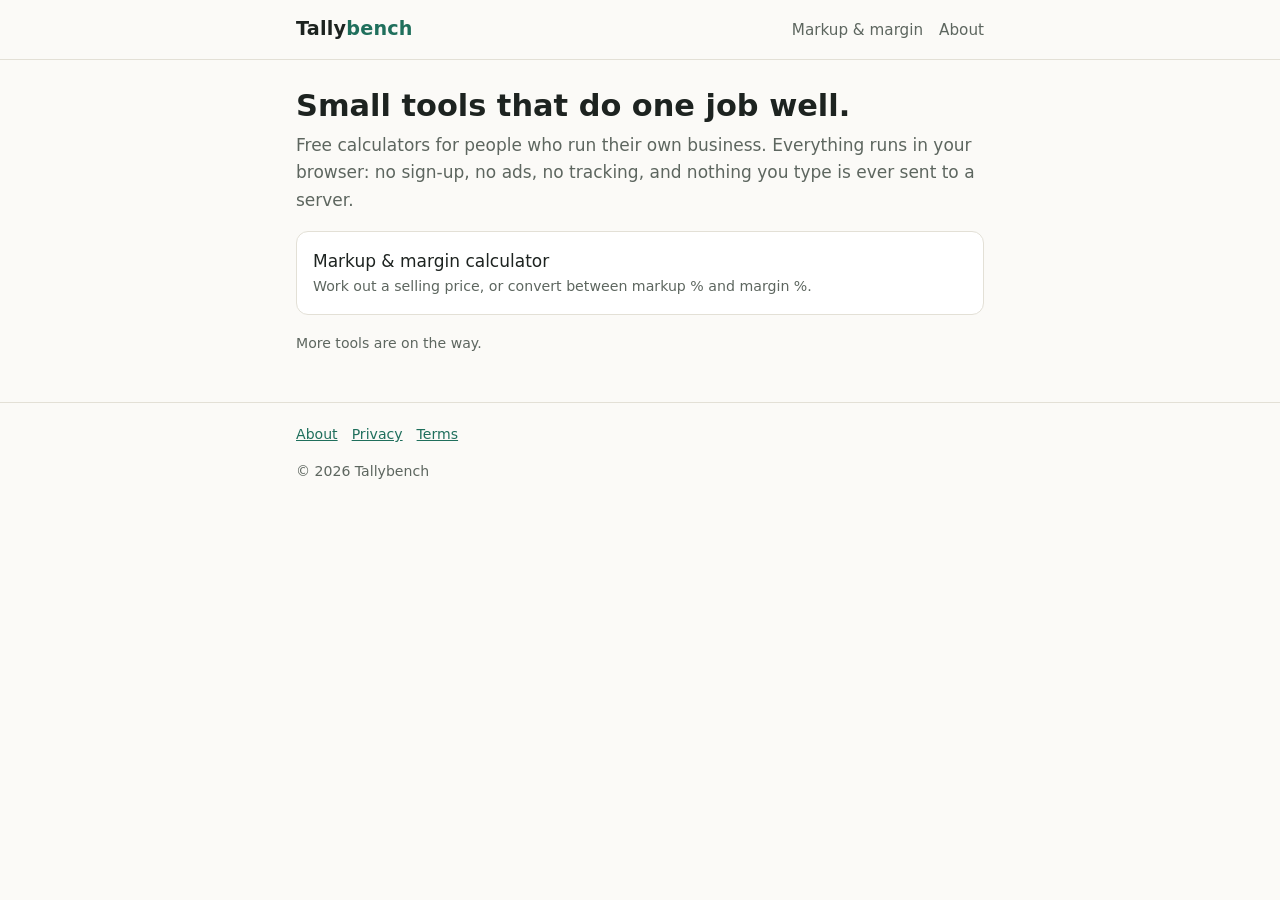
==== index.html @ c627c4ef "Add Tallybench site: markup/margin calculator, legal pages, licence Co-Authored-By: Claude Sonnet 5." ====
<!doctype html>
<html lang="en">
<head>
<meta charset="utf-8">
<meta name="viewport" content="width=device-width,initial-scale=1">
<title>Tallybench – free, private calculators for small business</title>
<meta name="description" content="Small, fast calculators for people who run their own business. Everything runs in your browser. No sign-up, no tracking, nothing is sent anywhere.">
<link rel="canonical" href="https://tallybench.github.io/">
<link rel="stylesheet" href="style.css">
</head>
<body>
<header class="site"><div class="wrap">
<a class="brand" href="./">Tally<span>bench</span></a>
<nav><a href="markup-margin-calculator.html">Markup &amp; margin</a><a href="about.html">About</a></nav>
</div></header>
<main class="wrap">
<h1>Small tools that do one job well.</h1>
<p class="lead">Free calculators for people who run their own business. Everything runs in your browser: no sign-up, no ads, no tracking, and nothing you type is ever sent to a server.</p>
<ul class="tools">
<li><a href="markup-margin-calculator.html">Markup &amp; margin calculator<small>Work out a selling price, or convert between markup % and margin %.</small></a></li>
</ul>
<p class="note">More tools are on the way.</p>
</main>
<footer><div class="wrap"><a href="about.html">About</a><a href="privacy.html">Privacy</a><a href="terms.html">Terms</a><p>© 2026 Tallybench</p></div></footer>
</body>
</html>
---- style.css ----
:root{--bg:#fbfaf7;--fg:#1d2320;--muted:#5d665f;--card:#fff;--line:#e3e0d6;--accent:#1f6f5c;--accent-fg:#fff;--warn:#8a4b12}
@media (prefers-color-scheme:dark){:root{--bg:#141815;--fg:#e8ece8;--muted:#9aa59d;--card:#1c211d;--line:#2d352f;--accent:#4fb89d;--accent-fg:#0d1210;--warn:#e0a35f}}
*{box-sizing:border-box}
[hidden]{display:none!important}
body{margin:0;background:var(--bg);color:var(--fg);font:17px/1.6 system-ui,-apple-system,"Segoe UI",Roboto,sans-serif}
a{color:var(--accent)}
.wrap{max-width:720px;margin:0 auto;padding:0 16px}
header.site{border-bottom:1px solid var(--line);padding:14px 0}
header.site .wrap{display:flex;justify-content:space-between;align-items:baseline;gap:12px;flex-wrap:wrap}
.brand{font-weight:700;font-size:1.2rem;text-decoration:none;color:var(--fg);letter-spacing:.2px}
.brand span{color:var(--accent)}
nav a{margin-left:16px;font-size:.95rem;color:var(--muted);text-decoration:none}
nav a:hover{color:var(--accent)}
h1{font-size:1.9rem;line-height:1.2;margin:28px 0 8px}
h2{font-size:1.3rem;margin:32px 0 8px}
p.lead{color:var(--muted);margin-top:0}
.card{background:var(--card);border:1px solid var(--line);border-radius:12px;padding:20px;margin:20px 0}
label{display:block;font-weight:600;margin:12px 0 4px;font-size:.95rem}
input,select{width:100%;padding:10px 12px;font-size:1rem;border:1px solid var(--line);border-radius:8px;background:var(--bg);color:var(--fg)}
input:focus,select:focus{outline:2px solid var(--accent);outline-offset:1px}
.row{display:grid;grid-template-columns:1fr 1fr;gap:12px}
@media(max-width:520px){.row{grid-template-columns:1fr}}
button{background:var(--accent);color:var(--accent-fg);border:0;border-radius:8px;padding:10px 18px;font-size:1rem;font-weight:600;cursor:pointer;margin-top:16px}
button.secondary{background:transparent;color:var(--accent);border:1px solid var(--accent);margin-left:8px}
.results{display:grid;grid-template-columns:repeat(auto-fit,minmax(150px,1fr));gap:12px;margin-top:20px}
.stat{border:1px solid var(--line);border-radius:10px;padding:12px}
.stat .k{font-size:.8rem;color:var(--muted);text-transform:uppercase;letter-spacing:.5px}
.stat .v{font-size:1.5rem;font-weight:700}
.err{color:var(--warn);min-height:1.4em;margin-top:12px;font-size:.95rem}
table{border-collapse:collapse;width:100%;font-size:.95rem}
th,td{border-bottom:1px solid var(--line);padding:8px;text-align:right}
th:first-child,td:first-child{text-align:left}
.note{font-size:.88rem;color:var(--muted)}
ul.tools{list-style:none;padding:0}
ul.tools li{margin:12px 0}
ul.tools a{display:block;padding:16px;border:1px solid var(--line);border-radius:12px;background:var(--card);text-decoration:none;color:var(--fg)}
ul.tools a:hover{border-color:var(--accent)}
ul.tools small{display:block;color:var(--muted)}
footer{border-top:1px solid var(--line);margin-top:48px;padding:20px 0 40px;font-size:.88rem;color:var(--muted)}
footer a{margin-right:14px}
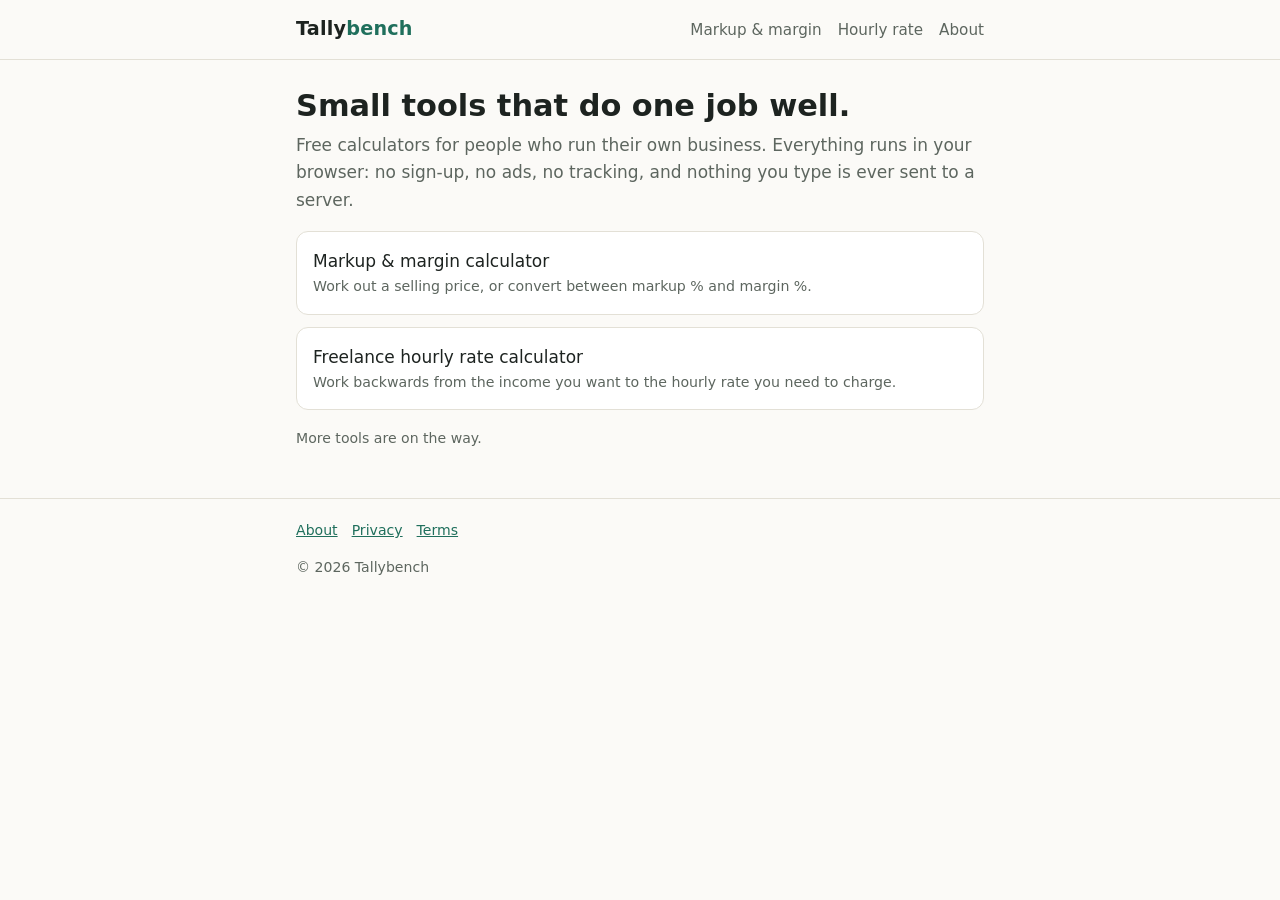
==== commit 62f16656: "Add freelance hourly rate calculator and navigation Co-Authored-By: Claude Sonnet 5.5 <noreply@anthr" ====
--- a/index.html
+++ b/index.html
@@ -11,13 +11,14 @@
 <body>
 <header class="site"><div class="wrap">
 <a class="brand" href="./">Tally<span>bench</span></a>
-<nav><a href="markup-margin-calculator.html">Markup &amp; margin</a><a href="about.html">About</a></nav>
+<nav><a href="markup-margin-calculator.html">Markup &amp; margin</a><a href="hourly-rate-calculator.html">Hourly rate</a><a href="about.html">About</a></nav>
 </div></header>
 <main class="wrap">
 <h1>Small tools that do one job well.</h1>
 <p class="lead">Free calculators for people who run their own business. Everything runs in your browser: no sign-up, no ads, no tracking, and nothing you type is ever sent to a server.</p>
 <ul class="tools">
 <li><a href="markup-margin-calculator.html">Markup &amp; margin calculator<small>Work out a selling price, or convert between markup % and margin %.</small></a></li>
+<li><a href="hourly-rate-calculator.html">Freelance hourly rate calculator<small>Work backwards from the income you want to the hourly rate you need to charge.</small></a></li>
 </ul>
 <p class="note">More tools are on the way.</p>
 </main>
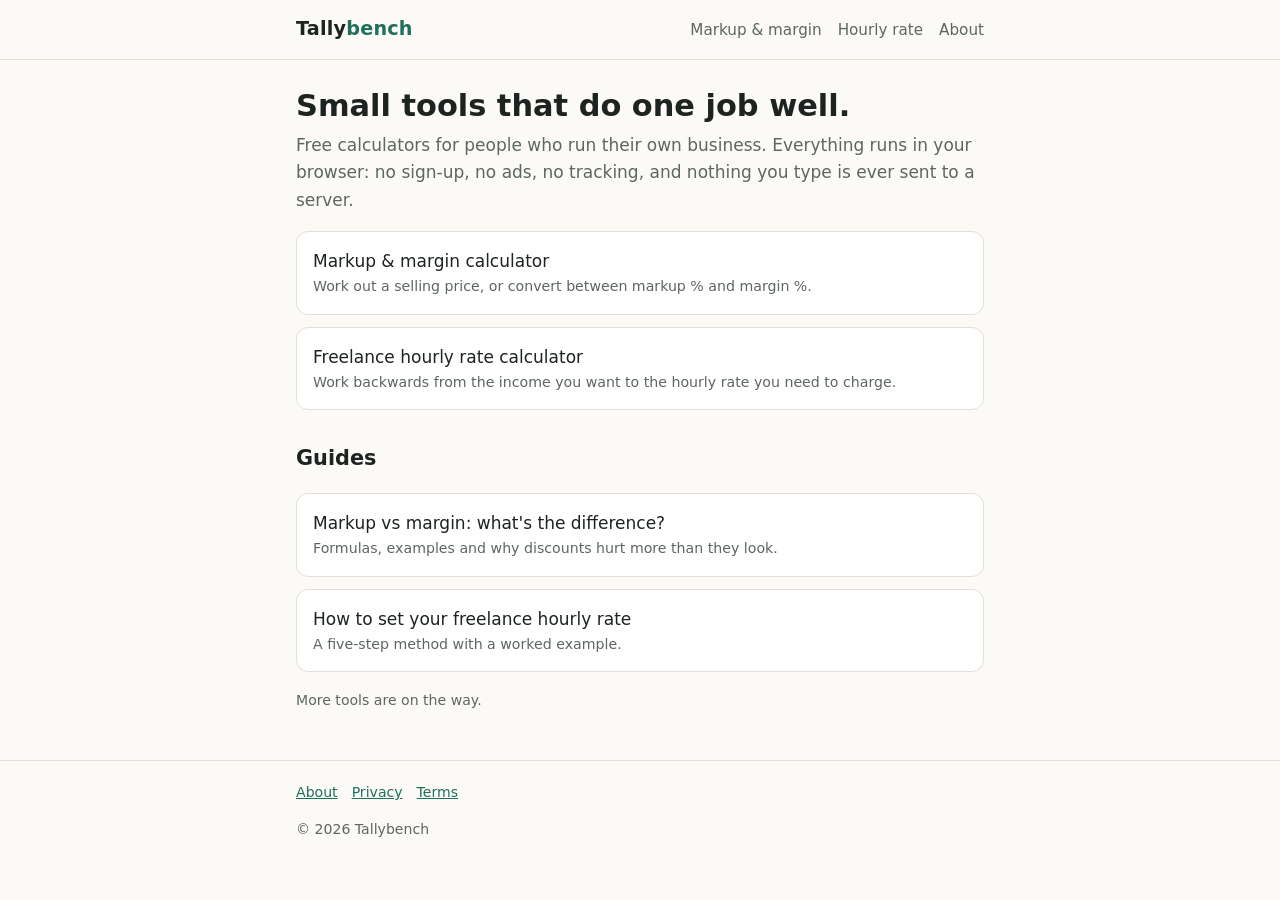
==== commit 397d6696: "Add two explainer guides, link them from home and tool pages Co-Authored-By: Claude Sonnet 5.5 <nore" ====
--- a/index.html
+++ b/index.html
@@ -20,6 +20,11 @@
 <li><a href="markup-margin-calculator.html">Markup &amp; margin calculator<small>Work out a selling price, or convert between markup % and margin %.</small></a></li>
 <li><a href="hourly-rate-calculator.html">Freelance hourly rate calculator<small>Work backwards from the income you want to the hourly rate you need to charge.</small></a></li>
 </ul>
+<h2>Guides</h2>
+<ul class="tools">
+<li><a href="guide-markup-vs-margin.html">Markup vs margin: what's the difference?<small>Formulas, examples and why discounts hurt more than they look.</small></a></li>
+<li><a href="guide-freelance-hourly-rate.html">How to set your freelance hourly rate<small>A five-step method with a worked example.</small></a></li>
+</ul>
 <p class="note">More tools are on the way.</p>
 </main>
 <footer><div class="wrap"><a href="about.html">About</a><a href="privacy.html">Privacy</a><a href="terms.html">Terms</a><p>© 2026 Tallybench</p></div></footer>
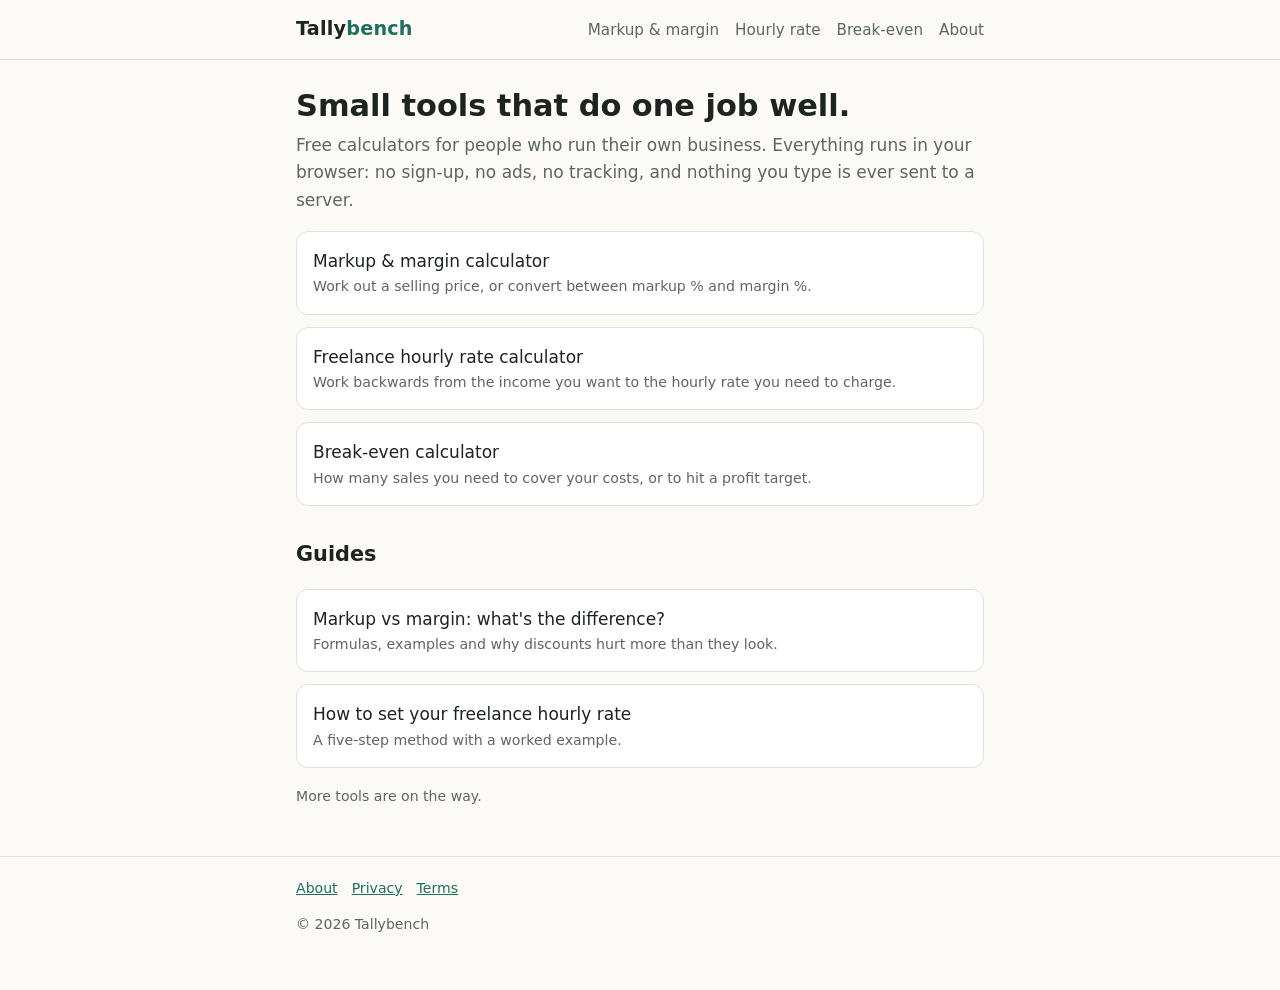
==== commit 03f6fc27: "Add break-even calculator, navigation and sitemap entry Co-Authored-By: Claude Sonnet 5.5 <noreply@a" ====
--- a/index.html
+++ b/index.html
@@ -11,7 +11,7 @@
 <body>
 <header class="site"><div class="wrap">
 <a class="brand" href="./">Tally<span>bench</span></a>
-<nav><a href="markup-margin-calculator.html">Markup &amp; margin</a><a href="hourly-rate-calculator.html">Hourly rate</a><a href="about.html">About</a></nav>
+<nav><a href="markup-margin-calculator.html">Markup &amp; margin</a><a href="hourly-rate-calculator.html">Hourly rate</a><a href="break-even-calculator.html">Break-even</a><a href="about.html">About</a></nav>
 </div></header>
 <main class="wrap">
 <h1>Small tools that do one job well.</h1>
@@ -19,6 +19,7 @@
 <ul class="tools">
 <li><a href="markup-margin-calculator.html">Markup &amp; margin calculator<small>Work out a selling price, or convert between markup % and margin %.</small></a></li>
 <li><a href="hourly-rate-calculator.html">Freelance hourly rate calculator<small>Work backwards from the income you want to the hourly rate you need to charge.</small></a></li>
+<li><a href="break-even-calculator.html">Break-even calculator<small>How many sales you need to cover your costs, or to hit a profit target.</small></a></li>
 </ul>
 <h2>Guides</h2>
 <ul class="tools">
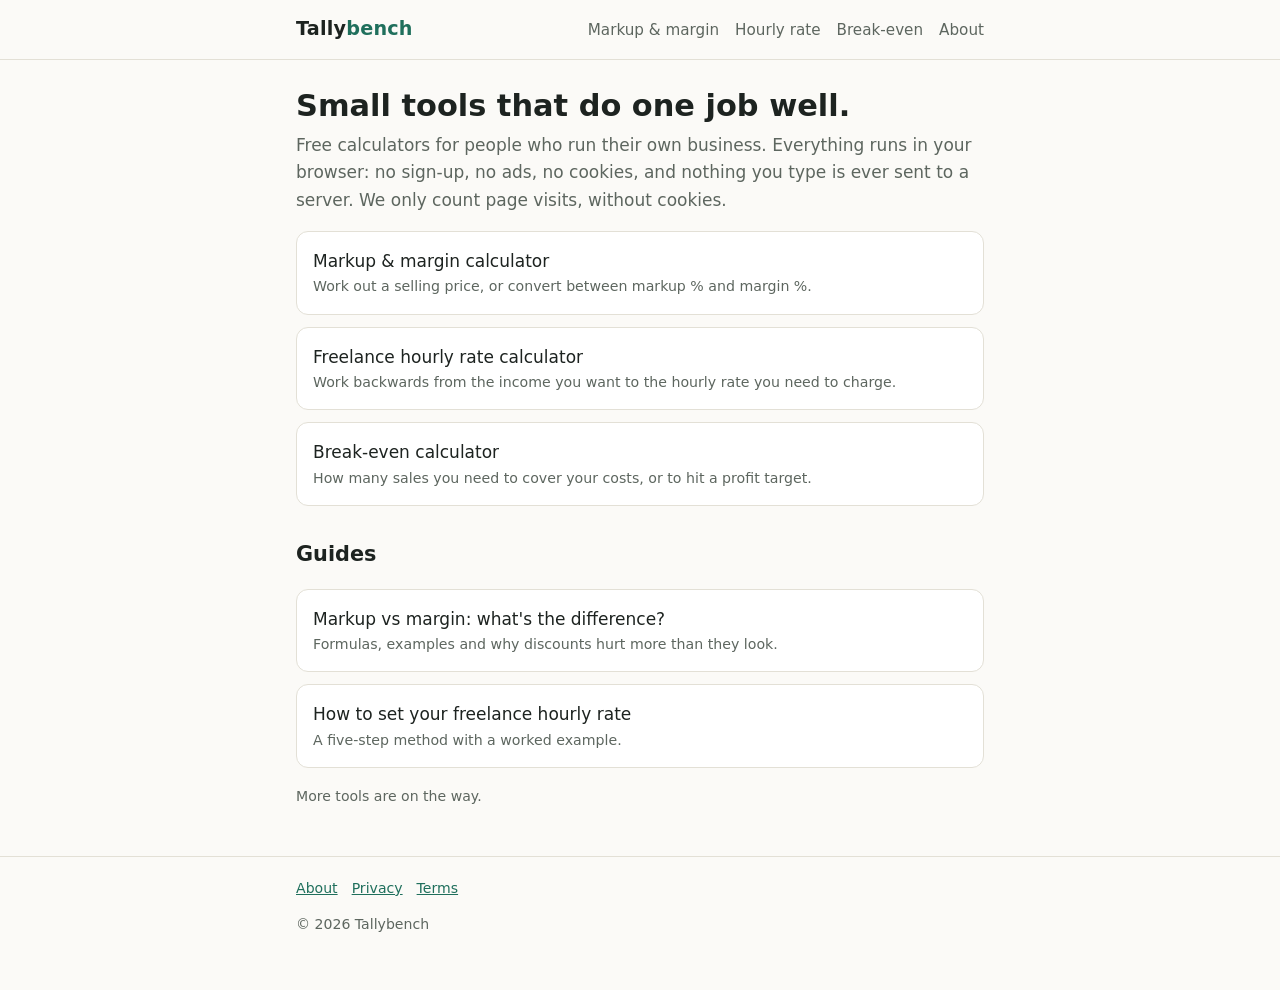
==== commit 1a9f6cec: "Add GoatCounter visit counter (cookieless) and update privacy page and home copy to match Co-Authore" ====
--- a/index.html
+++ b/index.html
@@ -4,7 +4,7 @@
 <meta charset="utf-8">
 <meta name="viewport" content="width=device-width,initial-scale=1">
 <title>Tallybench – free, private calculators for small business</title>
-<meta name="description" content="Small, fast calculators for people who run their own business. Everything runs in your browser. No sign-up, no tracking, nothing is sent anywhere.">
+<meta name="description" content="Small, fast calculators for people who run their own business. Everything runs in your browser. No sign-up, no cookies, and nothing you type is sent anywhere.">
 <link rel="canonical" href="https://tallybench.github.io/">
 <link rel="stylesheet" href="style.css">
 </head>
@@ -15,7 +15,7 @@
 </div></header>
 <main class="wrap">
 <h1>Small tools that do one job well.</h1>
-<p class="lead">Free calculators for people who run their own business. Everything runs in your browser: no sign-up, no ads, no tracking, and nothing you type is ever sent to a server.</p>
+<p class="lead">Free calculators for people who run their own business. Everything runs in your browser: no sign-up, no ads, no cookies, and nothing you type is ever sent to a server. We only count page visits, without cookies.</p>
 <ul class="tools">
 <li><a href="markup-margin-calculator.html">Markup &amp; margin calculator<small>Work out a selling price, or convert between markup % and margin %.</small></a></li>
 <li><a href="hourly-rate-calculator.html">Freelance hourly rate calculator<small>Work backwards from the income you want to the hourly rate you need to charge.</small></a></li>
@@ -29,5 +29,6 @@
 <p class="note">More tools are on the way.</p>
 </main>
 <footer><div class="wrap"><a href="about.html">About</a><a href="privacy.html">Privacy</a><a href="terms.html">Terms</a><p>© 2026 Tallybench</p></div></footer>
+<script data-goatcounter="https://claude.goatcounter.com/count" async src="//gc.zgo.at/count.js"></script>
 </body>
 </html>
